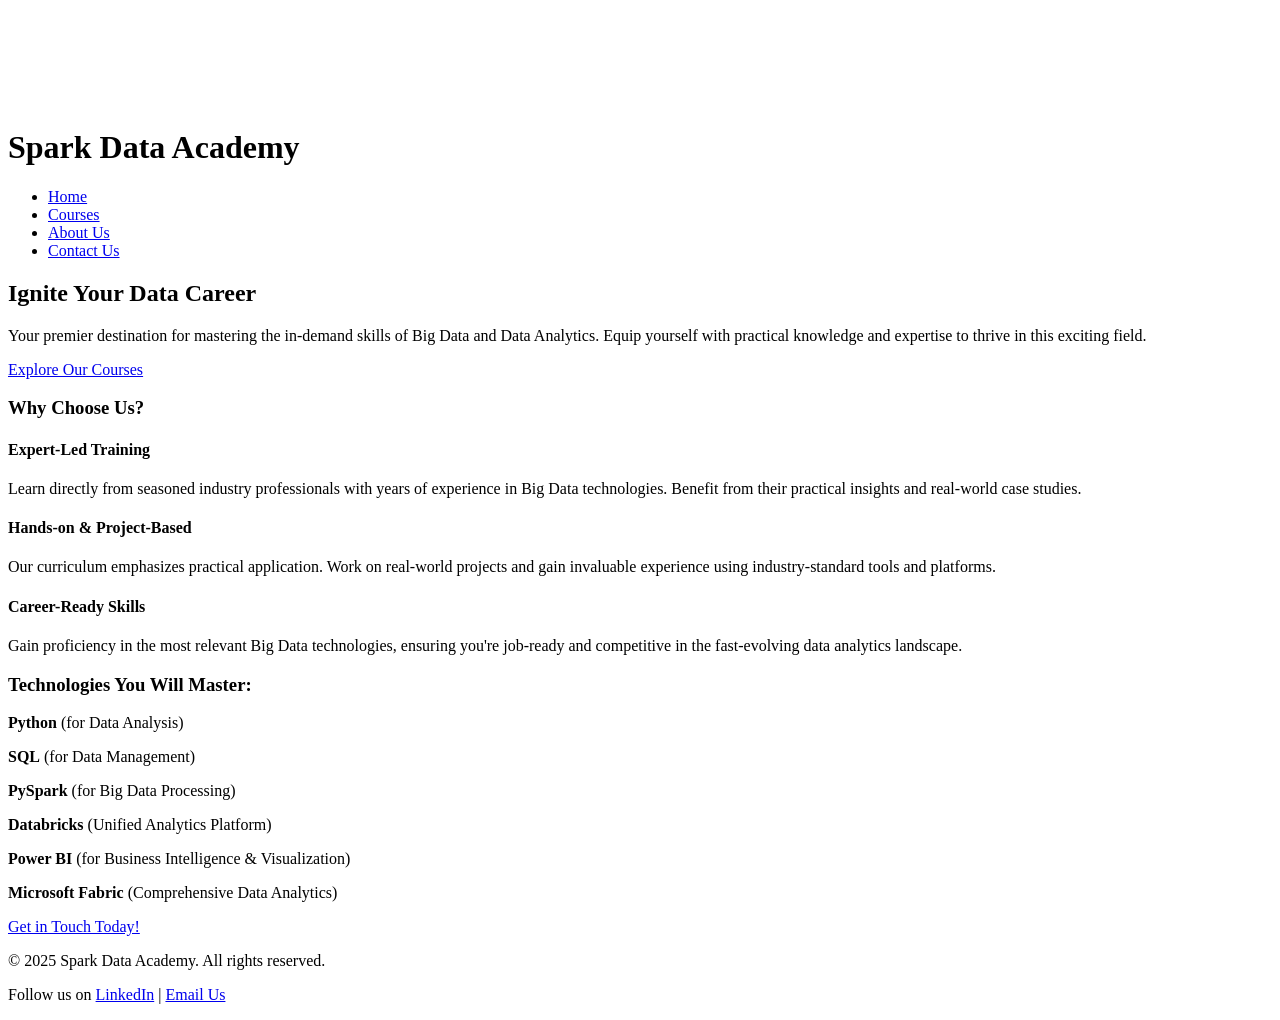
==== index.html @ 11659c35 "Update index.html" ====
<!DOCTYPE html>
<html lang="en">
<head>
    <meta charset="UTF-8">
    <meta name="viewport" content="width=device-width, initial-scale=1.0">
    <title>Spark Data Academy - Ignite Your Data Career</title>
    <link rel="stylesheet" href="style.css">
    <link href="https://fonts.googleapis.com/css2?family=Montserrat:wght@400;700&family=Open+Sans:wght@400;600&display=swap" rel="stylesheet">
    <style>
        /* Embed the custom logo for the page header */
        .header-logo {
            content: url('logo.png'); /* REPLACE THIS WITH YOUR LOGO URL */
            height: 100px; /* Adjust as needed */
            width: 100px; /* auto; */
            vertical-align: middle;
            margin-right: 15px;
        }
    </style>
</head>
<body>
    <header>
        <div class="container">
            <span class="header-logo"></span>
            <h1>Spark Data Academy</h1>
            <nav>
                <ul>
                    <li><a href="index.html">Home</a></li>
                    <li><a href="courses.html">Courses</a></li>
                    <li><a href="about.html">About Us</a></li>
                    <li><a href="contact.html">Contact Us</a></li>
                </ul>
            </nav>
        </div>
    </header>

    <section id="hero">
        <div class="container">
            <h2>Ignite Your Data Career</h2>
            <p>Your premier destination for mastering the in-demand skills of Big Data and Data Analytics. Equip yourself with practical knowledge and expertise to thrive in this exciting field.</p>
            <a href="courses.html" class="button">Explore Our Courses</a>
        </div>
    </section>

    <section id="why-choose-us" class="dark-bg">
        <div class="container">
            <h3>Why Choose Us?</h3>
            <div class="features-grid">
                <div class="feature-item">
                    <h4>Expert-Led Training</h4>
                    <p>Learn directly from seasoned industry professionals with years of experience in Big Data technologies. Benefit from their practical insights and real-world case studies.</p>
                </div>
                <div class="feature-item">
                    <h4>Hands-on & Project-Based</h4>
                    <p>Our curriculum emphasizes practical application. Work on real-world projects and gain invaluable experience using industry-standard tools and platforms.</p>
                </div>
                <div class="feature-item">
                    <h4>Career-Ready Skills</h4>
                    <p>Gain proficiency in the most relevant Big Data technologies, ensuring you're job-ready and competitive in the fast-evolving data analytics landscape.</p>
                </div>
            </div>
        </div>
    </section>

    <section id="technologies">
        <div class="container">
            <h3>Technologies You Will Master:</h3>
            <div class="tech-list">
                <p><strong>Python</strong> (for Data Analysis)</p>
                <p><strong>SQL</strong> (for Data Management)</p>
                <p><strong>PySpark</strong> (for Big Data Processing)</p>
                <p><strong>Databricks</strong> (Unified Analytics Platform)</p>
                <p><strong>Power BI</strong> (for Business Intelligence & Visualization)</p>
                <p><strong>Microsoft Fabric</strong> (Comprehensive Data Analytics)</p>
            </div>
            <a href="contact.html" class="button secondary">Get in Touch Today!</a>
        </div>
    </section>

    <footer>
        <div class="container">
            <p>&copy; 2025 Spark Data Academy. All rights reserved.</p>
            <p>Follow us on <a href="https://www.linkedin.com/company/sparkbigdataacademy" target="_blank">LinkedIn</a> | <a href="mailto:sparkbigdataacademy@gmail.com">Email Us</a></p>
        </div>
    </footer>
</body>
</html>
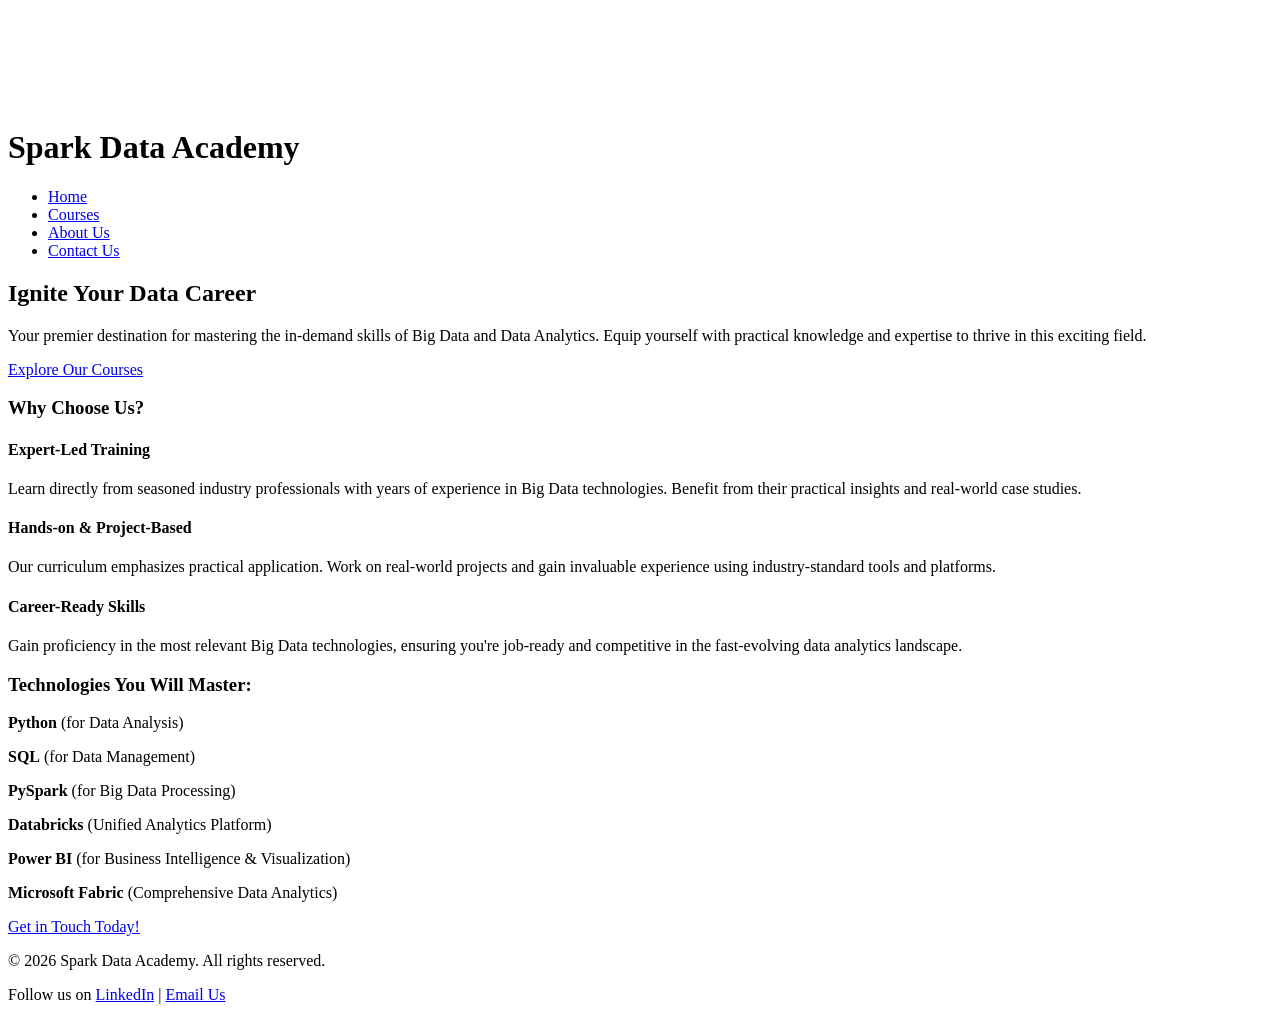
==== commit b31a158c: "Update index.html" ====
--- a/index.html
+++ b/index.html
@@ -78,7 +78,7 @@
 
     <footer>
         <div class="container">
-            <p>&copy; 2025 Spark Data Academy. All rights reserved.</p>
+            <p>&copy; 2026 Spark Data Academy. All rights reserved.</p>
             <p>Follow us on <a href="https://www.linkedin.com/company/sparkbigdataacademy" target="_blank">LinkedIn</a> | <a href="mailto:sparkbigdataacademy@gmail.com">Email Us</a></p>
         </div>
     </footer>
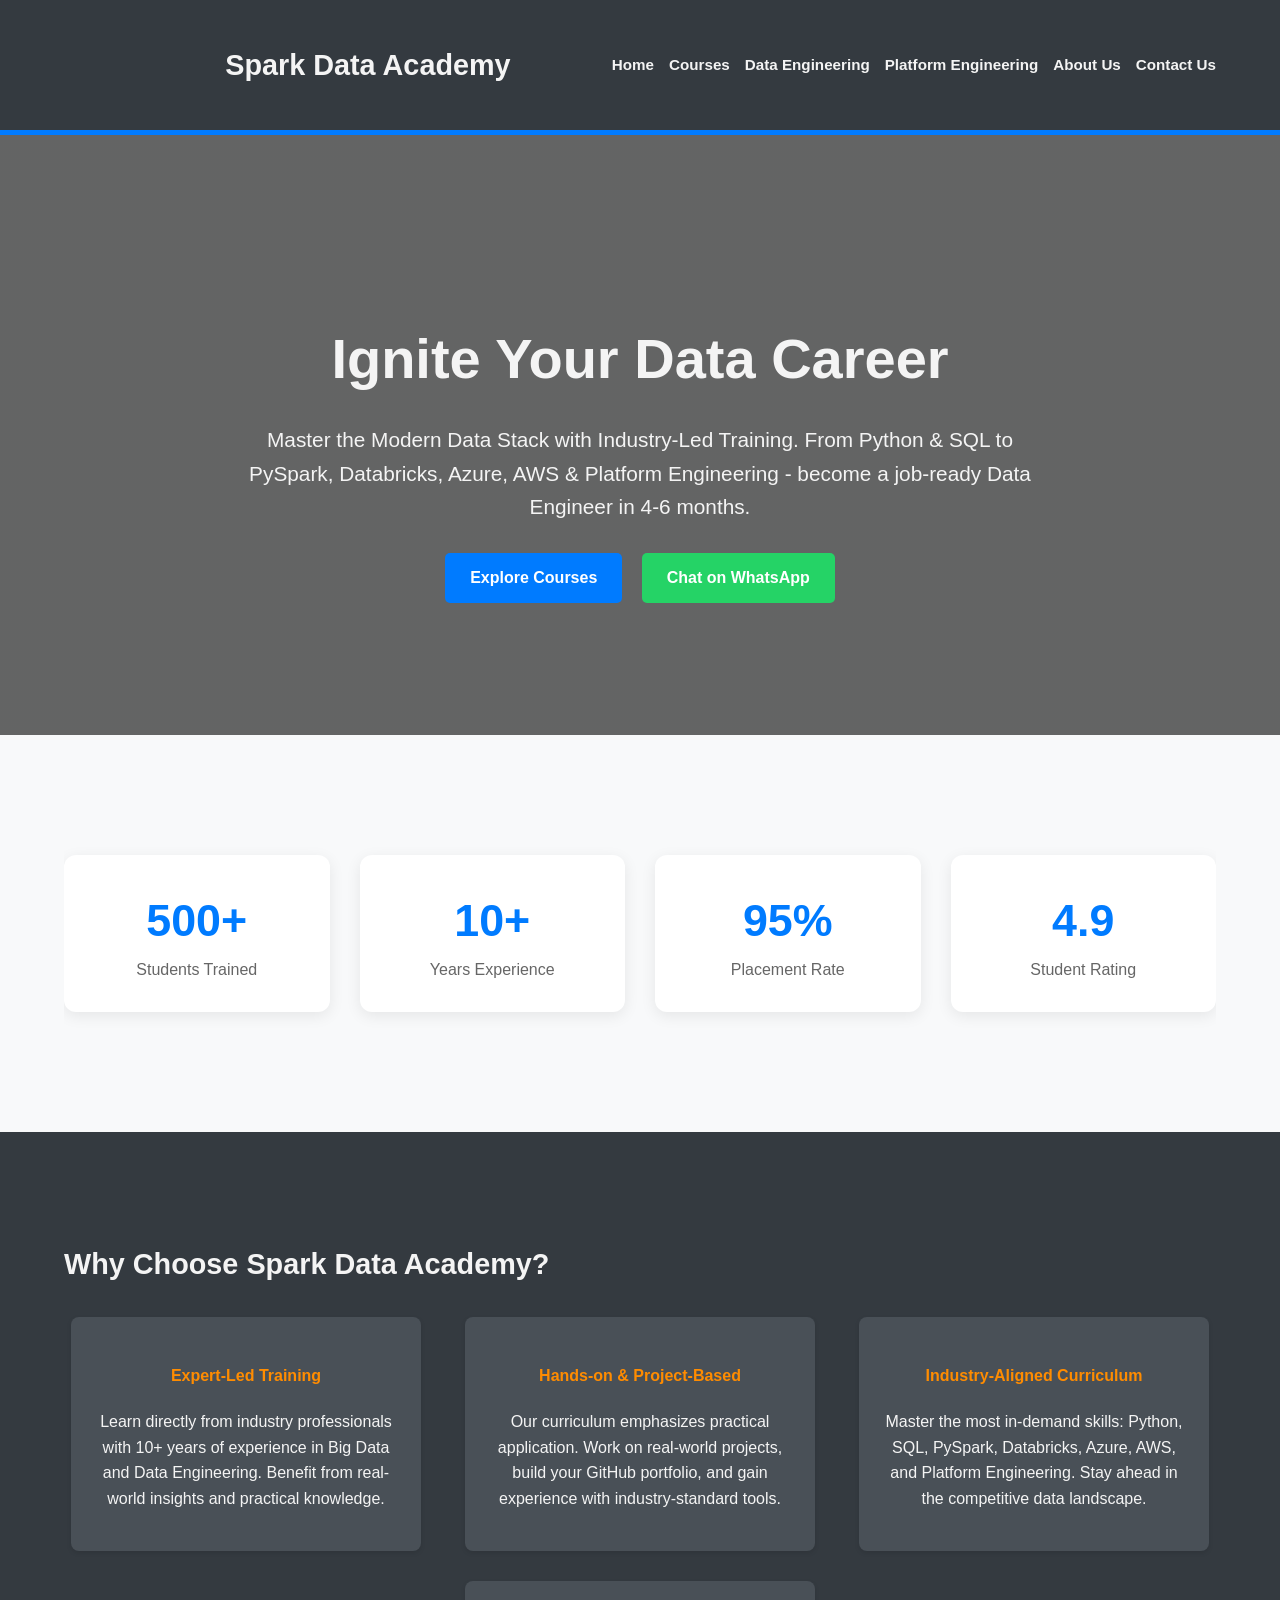
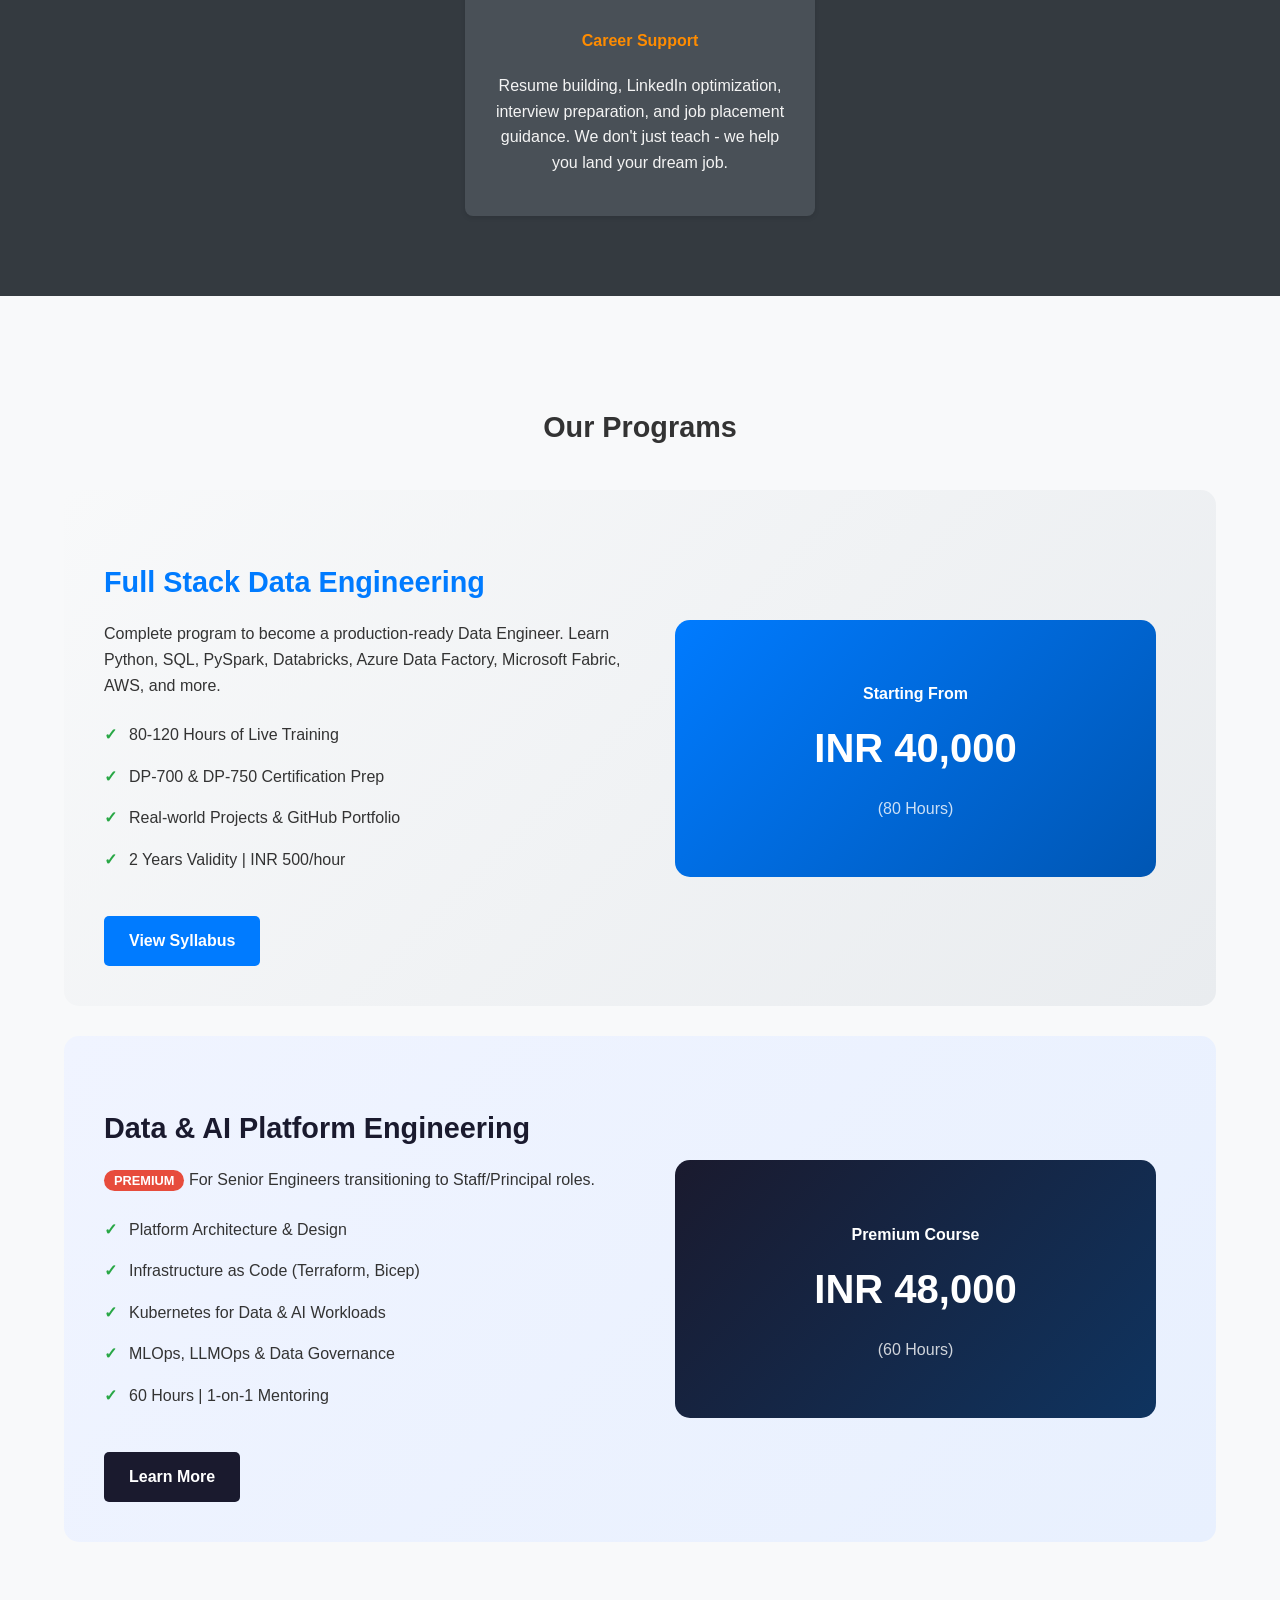
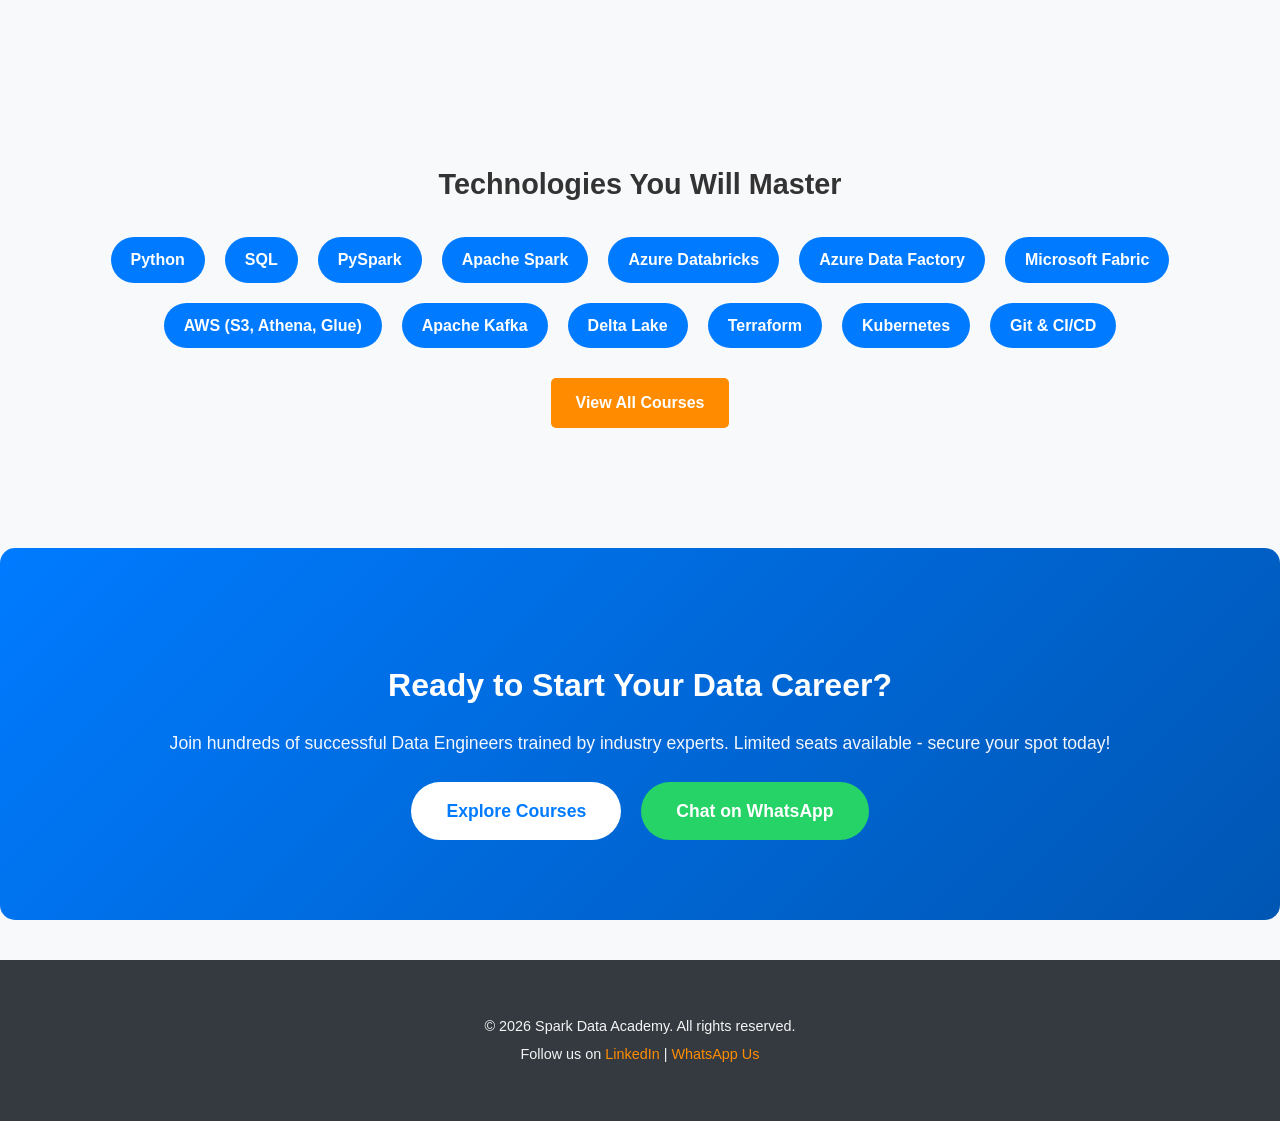
==== commit d1db5cce: "Updated syllabus and academy information" ====
--- a/index.html
+++ b/index.html
@@ -7,13 +7,117 @@
     <link rel="stylesheet" href="style.css">
     <link href="https://fonts.googleapis.com/css2?family=Montserrat:wght@400;700&family=Open+Sans:wght@400;600&display=swap" rel="stylesheet">
     <style>
-        /* Embed the custom logo for the page header */
         .header-logo {
-            content: url('logo.png'); /* REPLACE THIS WITH YOUR LOGO URL */
-            height: 100px; /* Adjust as needed */
-            width: 100px; /* auto; */
+            content: url('https://github.com/sparkdataacademy/sparkdataacademy.github.io/blob/e633ca1f9856132169ed6efd77cc8ddea6101597/logo.png?raw=true'); 
+            height: 60px; 
+            width: auto;
             vertical-align: middle;
             margin-right: 15px;
+        }
+        .stats-grid {
+            display: grid;
+            grid-template-columns: repeat(auto-fit, minmax(200px, 1fr));
+            gap: 30px;
+            margin: 40px 0;
+        }
+        .stat-item {
+            text-align: center;
+            padding: 30px 20px;
+            background: white;
+            border-radius: 12px;
+            box-shadow: 0 4px 15px rgba(0, 0, 0, 0.08);
+        }
+        .stat-number {
+            font-size: 2.8em;
+            font-weight: bold;
+            color: var(--primary-color);
+            display: block;
+        }
+        .stat-label {
+            color: #666;
+            font-size: 1em;
+            margin-top: 5px;
+        }
+        .course-highlight {
+            background: linear-gradient(135deg, #f8f9fa, #e9ecef);
+            padding: 40px;
+            border-radius: 15px;
+            margin: 30px 0;
+            display: grid;
+            grid-template-columns: 1fr 1fr;
+            gap: 30px;
+            align-items: center;
+        }
+        .course-highlight-content h3 {
+            color: var(--primary-color);
+            margin-bottom: 15px;
+        }
+        .course-highlight-features {
+            list-style: none;
+            padding: 0;
+        }
+        .course-highlight-features li {
+            padding: 8px 0;
+            padding-left: 25px;
+            position: relative;
+        }
+        .course-highlight-features li:before {
+            content: "\2713";
+            color: #28a745;
+            position: absolute;
+            left: 0;
+            font-weight: bold;
+        }
+        .cta-section {
+            background: linear-gradient(135deg, var(--primary-color), #0056b3);
+            color: white;
+            padding: 60px 30px;
+            border-radius: 15px;
+            text-align: center;
+            margin: 40px 0;
+        }
+        .cta-section h3 {
+            color: white;
+            font-size: 2em;
+            margin-bottom: 15px;
+        }
+        .cta-section p {
+            font-size: 1.1em;
+            margin-bottom: 25px;
+            opacity: 0.95;
+        }
+        .cta-buttons {
+            display: flex;
+            justify-content: center;
+            gap: 20px;
+            flex-wrap: wrap;
+        }
+        .cta-btn {
+            display: inline-block;
+            padding: 15px 35px;
+            text-decoration: none;
+            border-radius: 50px;
+            font-weight: bold;
+            font-size: 1.1em;
+            transition: all 0.3s ease;
+        }
+        .cta-btn-primary {
+            background: white;
+            color: var(--primary-color);
+        }
+        .cta-btn-secondary {
+            background: #25D366;
+            color: white;
+        }
+        .cta-btn:hover {
+            transform: translateY(-3px);
+            box-shadow: 0 5px 20px rgba(0, 0, 0, 0.2);
+            text-decoration: none;
+        }
+        @media (max-width: 768px) {
+            .course-highlight {
+                grid-template-columns: 1fr;
+            }
         }
     </style>
 </head>
@@ -26,6 +130,8 @@
                 <ul>
                     <li><a href="index.html">Home</a></li>
                     <li><a href="courses.html">Courses</a></li>
+                    <li><a href="full-stack-data-engineering-syllabus.html">Data Engineering</a></li>
+                    <li><a href="data-ai-platform-engineering.html">Platform Engineering</a></li>
                     <li><a href="about.html">About Us</a></li>
                     <li><a href="contact.html">Contact Us</a></li>
                 </ul>
@@ -36,26 +142,105 @@
     <section id="hero">
         <div class="container">
             <h2>Ignite Your Data Career</h2>
-            <p>Your premier destination for mastering the in-demand skills of Big Data and Data Analytics. Equip yourself with practical knowledge and expertise to thrive in this exciting field.</p>
-            <a href="courses.html" class="button">Explore Our Courses</a>
+            <p>Master the Modern Data Stack with Industry-Led Training. From Python & SQL to PySpark, Databricks, Azure, AWS & Platform Engineering - become a job-ready Data Engineer in 4-6 months.</p>
+            <div style="margin-top: 30px;">
+                <a href="courses.html" class="button" style="margin-right: 15px;">Explore Courses</a>
+                <a href="https://wa.me/919030456094?text=Hi%20Spark%20Data%20Academy!%20I%27m%20interested%20in%20your%20courses." class="button" style="background: #25D366;" target="_blank">Chat on WhatsApp</a>
+            </div>
+        </div>
+    </section>
+
+    <section id="stats" class="light-bg">
+        <div class="container">
+            <div class="stats-grid">
+                <div class="stat-item">
+                    <span class="stat-number">500+</span>
+                    <span class="stat-label">Students Trained</span>
+                </div>
+                <div class="stat-item">
+                    <span class="stat-number">10+</span>
+                    <span class="stat-label">Years Experience</span>
+                </div>
+                <div class="stat-item">
+                    <span class="stat-number">95%</span>
+                    <span class="stat-label">Placement Rate</span>
+                </div>
+                <div class="stat-item">
+                    <span class="stat-number">4.9</span>
+                    <span class="stat-label">Student Rating</span>
+                </div>
+            </div>
         </div>
     </section>
 
     <section id="why-choose-us" class="dark-bg">
         <div class="container">
-            <h3>Why Choose Us?</h3>
+            <h3>Why Choose Spark Data Academy?</h3>
             <div class="features-grid">
                 <div class="feature-item">
                     <h4>Expert-Led Training</h4>
-                    <p>Learn directly from seasoned industry professionals with years of experience in Big Data technologies. Benefit from their practical insights and real-world case studies.</p>
+                    <p>Learn directly from industry professionals with 10+ years of experience in Big Data and Data Engineering. Benefit from real-world insights and practical knowledge.</p>
                 </div>
                 <div class="feature-item">
                     <h4>Hands-on & Project-Based</h4>
-                    <p>Our curriculum emphasizes practical application. Work on real-world projects and gain invaluable experience using industry-standard tools and platforms.</p>
-                </div>
-                <div class="feature-item">
-                    <h4>Career-Ready Skills</h4>
-                    <p>Gain proficiency in the most relevant Big Data technologies, ensuring you're job-ready and competitive in the fast-evolving data analytics landscape.</p>
+                    <p>Our curriculum emphasizes practical application. Work on real-world projects, build your GitHub portfolio, and gain experience with industry-standard tools.</p>
+                </div>
+                <div class="feature-item">
+                    <h4>Industry-Aligned Curriculum</h4>
+                    <p>Master the most in-demand skills: Python, SQL, PySpark, Databricks, Azure, AWS, and Platform Engineering. Stay ahead in the competitive data landscape.</p>
+                </div>
+                <div class="feature-item">
+                    <h4>Career Support</h4>
+                    <p>Resume building, LinkedIn optimization, interview preparation, and job placement guidance. We don't just teach - we help you land your dream job.</p>
+                </div>
+            </div>
+        </div>
+    </section>
+
+    <section id="courses-overview">
+        <div class="container">
+            <h3 style="text-align: center; margin-bottom: 40px;">Our Programs</h3>
+            
+            <div class="course-highlight">
+                <div class="course-highlight-content">
+                    <h3>Full Stack Data Engineering</h3>
+                    <p>Complete program to become a production-ready Data Engineer. Learn Python, SQL, PySpark, Databricks, Azure Data Factory, Microsoft Fabric, AWS, and more.</p>
+                    <ul class="course-highlight-features">
+                        <li>80-120 Hours of Live Training</li>
+                        <li>DP-700 & DP-750 Certification Prep</li>
+                        <li>Real-world Projects & GitHub Portfolio</li>
+                        <li>2 Years Validity | INR 500/hour</li>
+                    </ul>
+                    <a href="full-stack-data-engineering-syllabus.html" class="button" style="margin-top: 20px;">View Syllabus</a>
+                </div>
+                <div style="text-align: center; padding: 20px;">
+                    <div style="background: linear-gradient(135deg, #007bff, #0056b3); color: white; padding: 40px; border-radius: 15px;">
+                        <h4 style="color: white; margin-bottom: 10px;">Starting From</h4>
+                        <p style="font-size: 2.5em; font-weight: bold; color: white; margin: 0;">INR 40,000</p>
+                        <p style="color: rgba(255,255,255,0.8);">(80 Hours)</p>
+                    </div>
+                </div>
+            </div>
+
+            <div class="course-highlight" style="background: linear-gradient(135deg, #f0f4ff, #e8f0fe);">
+                <div class="course-highlight-content">
+                    <h3 style="color: #1a1a2e;">Data & AI Platform Engineering</h3>
+                    <p><span style="background: #e74c3c; color: white; padding: 3px 10px; border-radius: 15px; font-size: 0.8em; font-weight: bold;">PREMIUM</span> For Senior Engineers transitioning to Staff/Principal roles.</p>
+                    <ul class="course-highlight-features">
+                        <li>Platform Architecture & Design</li>
+                        <li>Infrastructure as Code (Terraform, Bicep)</li>
+                        <li>Kubernetes for Data & AI Workloads</li>
+                        <li>MLOps, LLMOps & Data Governance</li>
+                        <li>60 Hours | 1-on-1 Mentoring</li>
+                    </ul>
+                    <a href="data-ai-platform-engineering.html" class="button" style="background: #1a1a2e; margin-top: 20px;">Learn More</a>
+                </div>
+                <div style="text-align: center; padding: 20px;">
+                    <div style="background: linear-gradient(135deg, #1a1a2e, #0f3460); color: white; padding: 40px; border-radius: 15px;">
+                        <h4 style="color: white; margin-bottom: 10px;">Premium Course</h4>
+                        <p style="font-size: 2.5em; font-weight: bold; color: white; margin: 0;">INR 48,000</p>
+                        <p style="color: rgba(255,255,255,0.8);">(60 Hours)</p>
+                    </div>
                 </div>
             </div>
         </div>
@@ -63,24 +248,44 @@
 
     <section id="technologies">
         <div class="container">
-            <h3>Technologies You Will Master:</h3>
+            <h3 style="text-align: center; margin-bottom: 30px;">Technologies You Will Master</h3>
             <div class="tech-list">
-                <p><strong>Python</strong> (for Data Analysis)</p>
-                <p><strong>SQL</strong> (for Data Management)</p>
-                <p><strong>PySpark</strong> (for Big Data Processing)</p>
-                <p><strong>Databricks</strong> (Unified Analytics Platform)</p>
-                <p><strong>Power BI</strong> (for Business Intelligence & Visualization)</p>
-                <p><strong>Microsoft Fabric</strong> (Comprehensive Data Analytics)</p>
-            </div>
-            <a href="contact.html" class="button secondary">Get in Touch Today!</a>
+                <p><strong>Python</strong></p>
+                <p><strong>SQL</strong></p>
+                <p><strong>PySpark</strong></p>
+                <p><strong>Apache Spark</strong></p>
+                <p><strong>Azure Databricks</strong></p>
+                <p><strong>Azure Data Factory</strong></p>
+                <p><strong>Microsoft Fabric</strong></p>
+                <p><strong>AWS (S3, Athena, Glue)</strong></p>
+                <p><strong>Apache Kafka</strong></p>
+                <p><strong>Delta Lake</strong></p>
+                <p><strong>Terraform</strong></p>
+                <p><strong>Kubernetes</strong></p>
+                <p><strong>Git & CI/CD</strong></p>
+            </div>
+            <div style="text-align: center; margin-top: 30px;">
+                <a href="courses.html" class="button secondary">View All Courses</a>
+            </div>
+        </div>
+    </section>
+
+    <section class="cta-section">
+        <div class="container">
+            <h3>Ready to Start Your Data Career?</h3>
+            <p>Join hundreds of successful Data Engineers trained by industry experts. Limited seats available - secure your spot today!</p>
+            <div class="cta-buttons">
+                <a href="courses.html" class="cta-btn cta-btn-primary">Explore Courses</a>
+                <a href="https://wa.me/919030456094?text=Hi%20Spark%20Data%20Academy!%20I%27d%20like%20to%20know%20more%20about%20your%20courses." class="cta-btn cta-btn-secondary" target="_blank">Chat on WhatsApp</a>
+            </div>
         </div>
     </section>
 
     <footer>
         <div class="container">
             <p>&copy; 2026 Spark Data Academy. All rights reserved.</p>
-            <p>Follow us on <a href="https://www.linkedin.com/company/sparkbigdataacademy" target="_blank">LinkedIn</a> | <a href="mailto:sparkbigdataacademy@gmail.com">Email Us</a></p>
+            <p>Follow us on <a href="https://www.linkedin.com/company/sparkbigdataacademy" target="_blank">LinkedIn</a> | <a href="https://wa.me/919030456094" target="_blank">WhatsApp Us</a></p>
         </div>
     </footer>
 </body>
-</html>
+</html>
--- a/style.css
+++ b/style.css
@@ -0,0 +1,301 @@
+/* Basic Reset & Base Styles */
+:root {
+    --primary-color: #007bff; /* A nice blue, adjust to your brand blue */
+    --secondary-color: #ff8c00; /* A vibrant orange, adjust to your brand orange */
+    --accent-color: #ff6347; /* A more reddish orange, for highlights */
+    --dark-text: #333;
+    --light-text: #f4f4f4;
+    --light-bg: #f8f9fa;
+    --dark-bg: #343a40;
+    --gray-light: #e9ecef;
+}
+
+body {
+    font-family: 'Open Sans', sans-serif;
+    margin: 0;
+    padding: 0;
+    line-height: 1.6;
+    color: var(--dark-text);
+    background-color: var(--light-bg);
+}
+
+.container {
+    width: 90%;
+    max-width: 1200px;
+    margin: auto;
+    overflow: hidden; /* Clear floats */
+    padding: 20px 0;
+}
+
+h1, h2, h3, h4, h5, h6 {
+    font-family: 'Montserrat', sans-serif;
+    color: var(--dark-text);
+    margin-bottom: 20px;
+}
+
+h1 { font-size: 2.8em; text-align: center; }
+h2 { font-size: 2.2em; text-align: center; }
+h3 { font-size: 1.8em; margin-bottom: 15px; }
+
+p {
+    margin-bottom: 15px;
+}
+
+a {
+    color: var(--primary-color);
+    text-decoration: none;
+}
+
+a:hover {
+    text-decoration: underline;
+}
+
+/* Header */
+header {
+    background: var(--dark-bg);
+    color: var(--light-text);
+    padding: 15px 0;
+    border-bottom: 5px solid var(--primary-color);
+}
+
+header .container {
+    display: flex;
+    justify-content: space-between;
+    align-items: center;
+    flex-wrap: wrap; /* Allows wrapping on smaller screens */
+}
+
+header h1 {
+    color: var(--light-text);
+    margin: 0;
+    font-size: 1.8em;
+    text-align: left; /* Override general h1 center */
+}
+
+header nav ul {
+    list-style: none;
+    margin: 0;
+    padding: 0;
+    display: flex;
+    flex-wrap: wrap; /* Allows wrapping on smaller screens */
+}
+
+header nav ul li {
+    margin-left: 15px;
+}
+
+header nav ul li a {
+    color: var(--light-text);
+    text-decoration: none;
+    font-weight: 600;
+    font-size: 0.95em;
+    transition: color 0.3s ease;
+}
+
+header nav ul li a:hover {
+    color: var(--secondary-color);
+    text-decoration: none; /* Remove underline on hover for nav */
+}
+
+/* Hero Section */
+#hero {
+    background: linear-gradient(rgba(0, 0, 0, 0.6), rgba(0, 0, 0, 0.6)), url('https://i.imgur.com/your-hero-background-image.jpg') no-repeat center center/cover; /* REPLACE WITH A SUITABLE BACKGROUND IMAGE URL */
+    color: var(--light-text);
+    text-align: center;
+    padding: 100px 0;
+    height: 400px; /* Fixed height for hero section */
+    display: flex;
+    align-items: center;
+    justify-content: center;
+}
+
+#hero h2 {
+    color: var(--light-text);
+    font-size: 3.5em;
+    margin-bottom: 20px;
+}
+
+#hero p {
+    font-size: 1.3em;
+    max-width: 800px;
+    margin: 0 auto 30px;
+}
+
+/* Buttons */
+.button {
+    display: inline-block;
+    background: var(--primary-color);
+    color: #fff;
+    padding: 12px 25px;
+    text-decoration: none;
+    border-radius: 5px;
+    font-weight: 600;
+    transition: background 0.3s ease;
+}
+
+.button:hover {
+    background: var(--accent-color);
+    text-decoration: none;
+}
+
+.button.secondary {
+    background: var(--secondary-color);
+}
+
+.button.secondary:hover {
+    background: var(--primary-color);
+}
+
+/* Sections */
+section {
+    padding: 60px 0;
+}
+
+.light-bg {
+    background-color: var(--light-bg);
+}
+
+.dark-bg {
+    background-color: var(--dark-bg);
+    color: var(--light-text);
+}
+
+.dark-bg h3, .dark-bg h4 {
+    color: var(--light-text);
+}
+
+/* Features Grid (for Why Choose Us) */
+.features-grid {
+    display: flex;
+    justify-content: space-around;
+    flex-wrap: wrap; /* Allows wrapping on smaller screens */
+    gap: 30px;
+    margin-top: 30px;
+}
+
+.feature-item {
+    background: #fff;
+    padding: 25px;
+    border-radius: 8px;
+    box-shadow: 0 2px 5px rgba(0,0,0,0.1);
+    text-align: center;
+    max-width: 300px;
+    flex: 1; /* Allows items to grow */
+    min-width: 280px; /* Minimum width before wrapping */
+}
+
+.dark-bg .feature-item {
+    background: #495057; /* Darker background for items in dark section */
+    color: var(--light-text);
+}
+
+.dark-bg .feature-item h4 {
+    color: var(--secondary-color); /* Highlight headings in dark section */
+}
+
+/* Technologies List */
+.tech-list {
+    display: flex;
+    flex-wrap: wrap;
+    justify-content: center;
+    gap: 20px;
+    margin-top: 30px;
+}
+
+.tech-list p {
+    background: var(--primary-color);
+    color: #fff;
+    padding: 10px 20px;
+    border-radius: 25px;
+    font-weight: 600;
+    text-align: center;
+    margin: 0; /* Remove default paragraph margin */
+}
+
+/* Course Item on Courses page */
+.course-item {
+    background-color: #fff;
+    padding: 30px;
+    margin-bottom: 30px;
+    border-radius: 8px;
+    box-shadow: 0 4px 8px rgba(0, 0, 0, 0.1);
+}
+
+.course-item h3 {
+    color: var(--primary-color);
+    margin-top: 0;
+}
+
+.course-item ul {
+    list-style: none;
+    padding: 0;
+    margin-top: 15px;
+}
+
+.course-item ul li {
+    margin-bottom: 8px;
+    font-size: 0.95em;
+}
+
+.course-item .button {
+    margin-top: 20px;
+}
+
+/* Text alignment helpers */
+.text-center {
+    text-align: center;
+}
+
+/* Footer */
+footer {
+    background: var(--dark-bg);
+    color: var(--light-text);
+    text-align: center;
+    padding: 30px 0;
+    font-size: 0.9em;
+}
+
+footer p {
+    margin: 5px 0;
+}
+
+footer a {
+    color: var(--secondary-color);
+}
+
+footer a:hover {
+    color: var(--primary-color);
+}
+
+/* Responsive adjustments */
+@media (max-width: 768px) {
+    header .container {
+        flex-direction: column;
+        text-align: center;
+    }
+    header nav ul {
+        margin-top: 15px;
+        justify-content: center;
+    }
+    header nav ul li {
+        margin: 0 10px;
+    }
+    #hero h2 {
+        font-size: 2.5em;
+    }
+    .features-grid {
+        flex-direction: column;
+        align-items: center;
+    }
+    .feature-item, .tech-list p {
+        width: 100%;
+        max-width: 350px; /* Constrain width on small screens */
+    }
+    .founder-section {
+        flex-direction: column;
+        text-align: center;
+    }
+    .founder-img {
+        margin-bottom: 20px;
+    }
+}
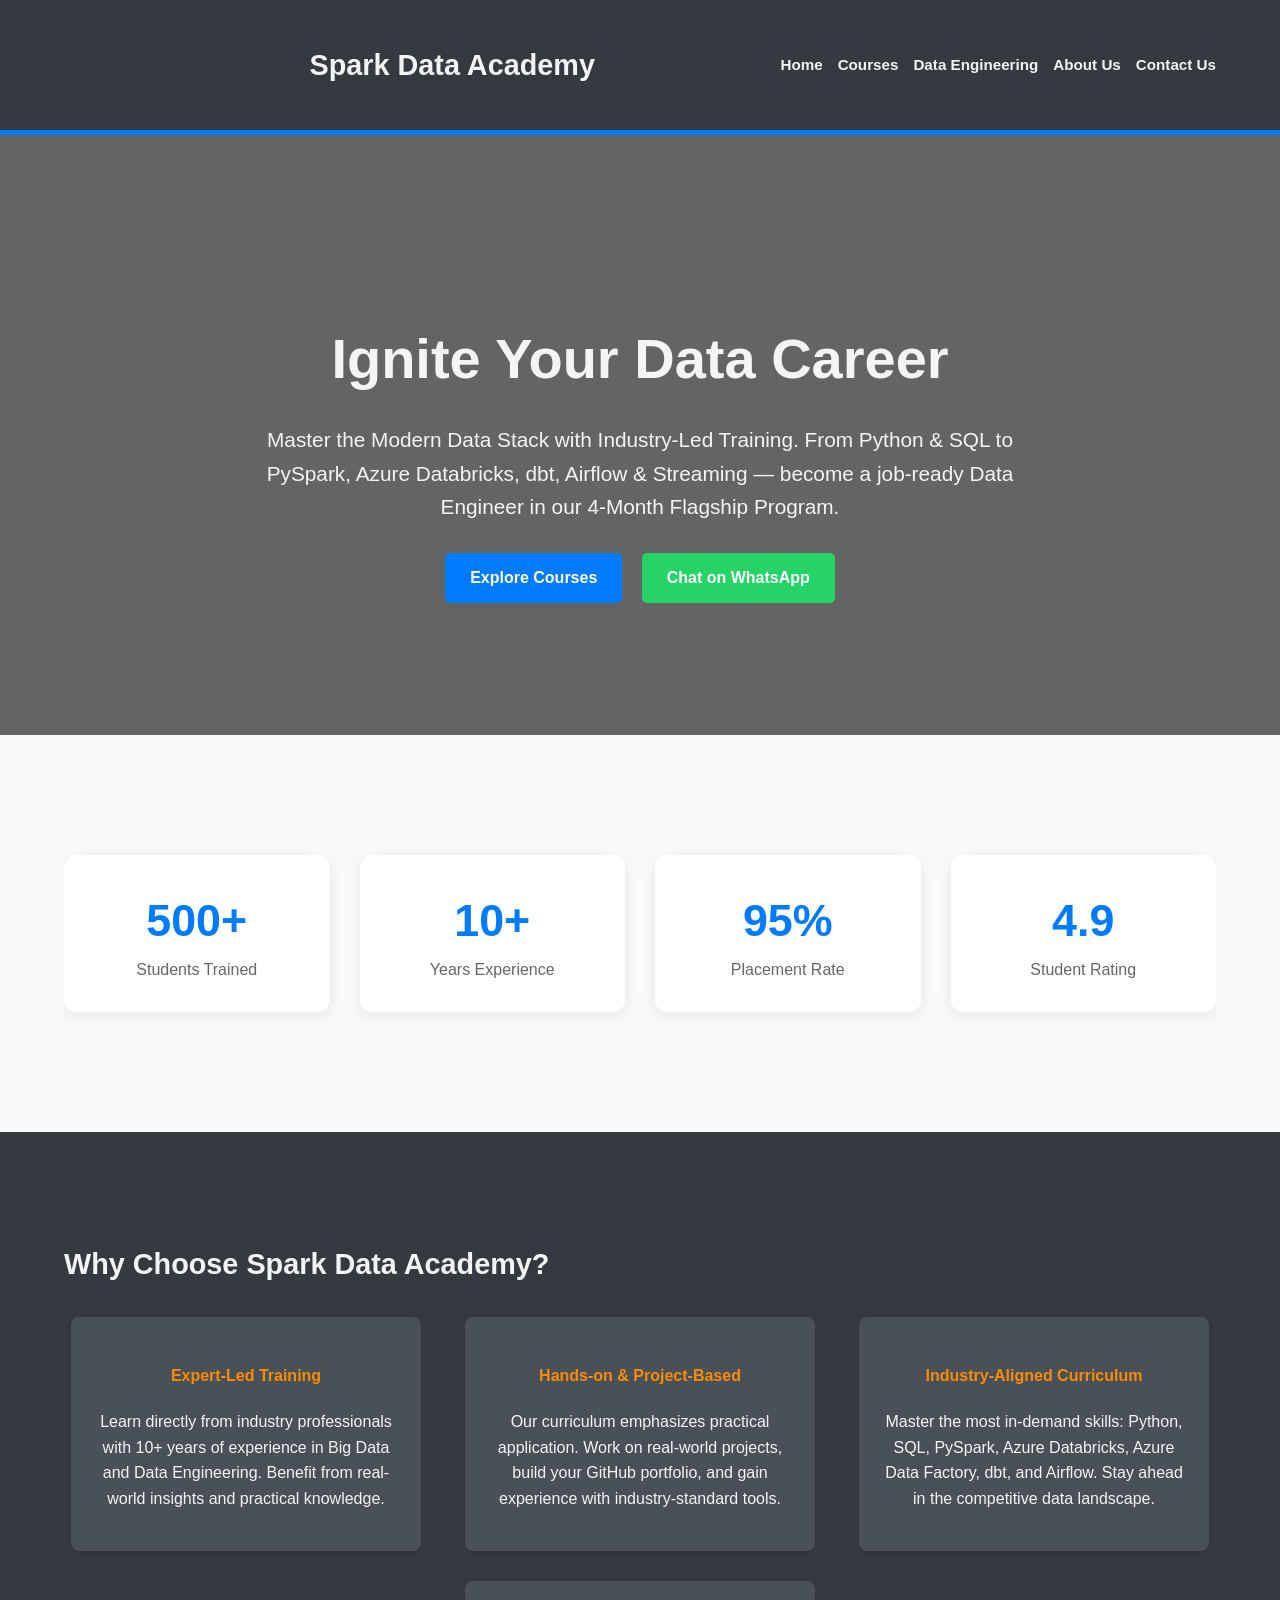
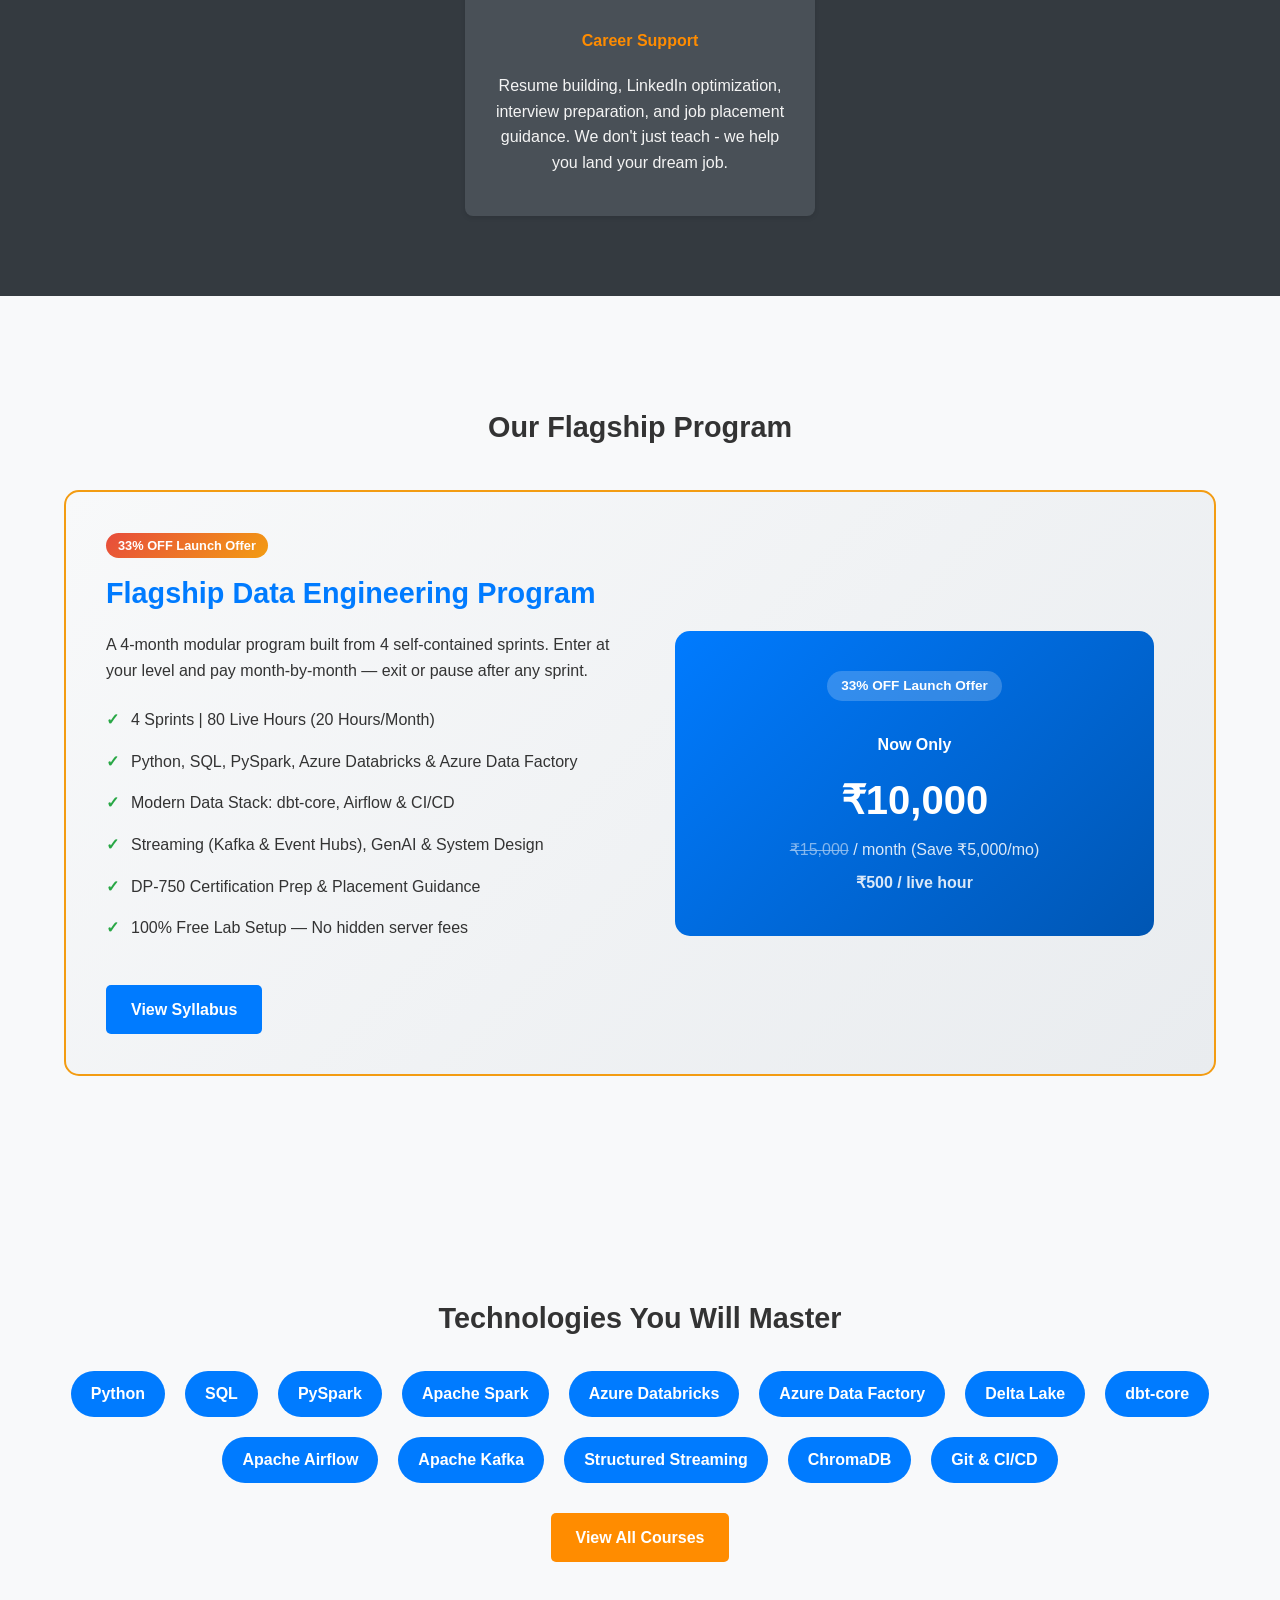
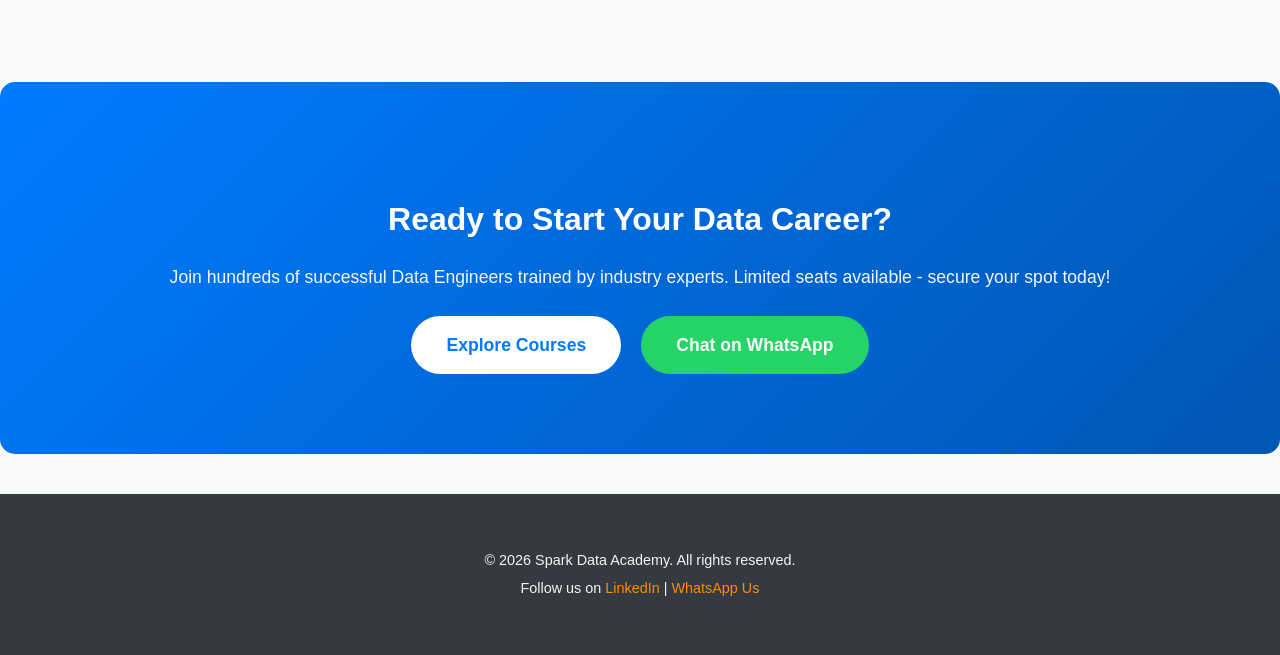
==== commit c61cc4ce: "updated flagship program" ====
--- a/index.html
+++ b/index.html
@@ -131,7 +131,6 @@
                     <li><a href="index.html">Home</a></li>
                     <li><a href="courses.html">Courses</a></li>
                     <li><a href="full-stack-data-engineering-syllabus.html">Data Engineering</a></li>
-                    <li><a href="data-ai-platform-engineering.html">Platform Engineering</a></li>
                     <li><a href="about.html">About Us</a></li>
                     <li><a href="contact.html">Contact Us</a></li>
                 </ul>
@@ -142,7 +141,7 @@
     <section id="hero">
         <div class="container">
             <h2>Ignite Your Data Career</h2>
-            <p>Master the Modern Data Stack with Industry-Led Training. From Python & SQL to PySpark, Databricks, Azure, AWS & Platform Engineering - become a job-ready Data Engineer in 4-6 months.</p>
+            <p>Master the Modern Data Stack with Industry-Led Training. From Python & SQL to PySpark, Azure Databricks, dbt, Airflow & Streaming &mdash; become a job-ready Data Engineer in our 4-Month Flagship Program.</p>
             <div style="margin-top: 30px;">
                 <a href="courses.html" class="button" style="margin-right: 15px;">Explore Courses</a>
                 <a href="https://wa.me/919030456094?text=Hi%20Spark%20Data%20Academy!%20I%27m%20interested%20in%20your%20courses." class="button" style="background: #25D366;" target="_blank">Chat on WhatsApp</a>
@@ -187,7 +186,7 @@
                 </div>
                 <div class="feature-item">
                     <h4>Industry-Aligned Curriculum</h4>
-                    <p>Master the most in-demand skills: Python, SQL, PySpark, Databricks, Azure, AWS, and Platform Engineering. Stay ahead in the competitive data landscape.</p>
+                    <p>Master the most in-demand skills: Python, SQL, PySpark, Azure Databricks, Azure Data Factory, dbt, and Airflow. Stay ahead in the competitive data landscape.</p>
                 </div>
                 <div class="feature-item">
                     <h4>Career Support</h4>
@@ -199,47 +198,30 @@
 
     <section id="courses-overview">
         <div class="container">
-            <h3 style="text-align: center; margin-bottom: 40px;">Our Programs</h3>
-            
-            <div class="course-highlight">
+            <h3 style="text-align: center; margin-bottom: 40px;">Our Flagship Program</h3>
+
+            <div class="course-highlight" style="border: 2px solid #f39c12;">
                 <div class="course-highlight-content">
-                    <h3>Full Stack Data Engineering</h3>
-                    <p>Complete program to become a production-ready Data Engineer. Learn Python, SQL, PySpark, Databricks, Azure Data Factory, Microsoft Fabric, AWS, and more.</p>
+                    <span style="background: linear-gradient(135deg, #e74c3c, #f39c12); color: white; padding: 5px 12px; border-radius: 15px; font-size: 0.8em; font-weight: bold;">33% OFF Launch Offer</span>
+                    <h3 style="margin-top: 12px;">Flagship Data Engineering Program</h3>
+                    <p>A 4-month modular program built from 4 self-contained sprints. Enter at your level and pay month-by-month &mdash; exit or pause after any sprint.</p>
                     <ul class="course-highlight-features">
-                        <li>80-120 Hours of Live Training</li>
-                        <li>DP-700 & DP-750 Certification Prep</li>
-                        <li>Real-world Projects & GitHub Portfolio</li>
-                        <li>2 Years Validity | INR 500/hour</li>
+                        <li>4 Sprints | 80 Live Hours (20 Hours/Month)</li>
+                        <li>Python, SQL, PySpark, Azure Databricks &amp; Azure Data Factory</li>
+                        <li>Modern Data Stack: dbt-core, Airflow &amp; CI/CD</li>
+                        <li>Streaming (Kafka &amp; Event Hubs), GenAI &amp; System Design</li>
+                        <li>DP-750 Certification Prep &amp; Placement Guidance</li>
+                        <li>100% Free Lab Setup &mdash; No hidden server fees</li>
                     </ul>
                     <a href="full-stack-data-engineering-syllabus.html" class="button" style="margin-top: 20px;">View Syllabus</a>
                 </div>
                 <div style="text-align: center; padding: 20px;">
                     <div style="background: linear-gradient(135deg, #007bff, #0056b3); color: white; padding: 40px; border-radius: 15px;">
-                        <h4 style="color: white; margin-bottom: 10px;">Starting From</h4>
-                        <p style="font-size: 2.5em; font-weight: bold; color: white; margin: 0;">INR 40,000</p>
-                        <p style="color: rgba(255,255,255,0.8);">(80 Hours)</p>
-                    </div>
-                </div>
-            </div>
-
-            <div class="course-highlight" style="background: linear-gradient(135deg, #f0f4ff, #e8f0fe);">
-                <div class="course-highlight-content">
-                    <h3 style="color: #1a1a2e;">Data & AI Platform Engineering</h3>
-                    <p><span style="background: #e74c3c; color: white; padding: 3px 10px; border-radius: 15px; font-size: 0.8em; font-weight: bold;">PREMIUM</span> For Senior Engineers transitioning to Staff/Principal roles.</p>
-                    <ul class="course-highlight-features">
-                        <li>Platform Architecture & Design</li>
-                        <li>Infrastructure as Code (Terraform, Bicep)</li>
-                        <li>Kubernetes for Data & AI Workloads</li>
-                        <li>MLOps, LLMOps & Data Governance</li>
-                        <li>60 Hours | 1-on-1 Mentoring</li>
-                    </ul>
-                    <a href="data-ai-platform-engineering.html" class="button" style="background: #1a1a2e; margin-top: 20px;">Learn More</a>
-                </div>
-                <div style="text-align: center; padding: 20px;">
-                    <div style="background: linear-gradient(135deg, #1a1a2e, #0f3460); color: white; padding: 40px; border-radius: 15px;">
-                        <h4 style="color: white; margin-bottom: 10px;">Premium Course</h4>
-                        <p style="font-size: 2.5em; font-weight: bold; color: white; margin: 0;">INR 48,000</p>
-                        <p style="color: rgba(255,255,255,0.8);">(60 Hours)</p>
+                        <span style="display:inline-block; background: rgba(255,255,255,0.2); padding: 4px 14px; border-radius: 15px; font-weight: bold; font-size: 0.85em; margin-bottom: 10px;">33% OFF Launch Offer</span>
+                        <h4 style="color: white; margin-bottom: 10px;">Now Only</h4>
+                        <p style="font-size: 2.5em; font-weight: bold; color: white; margin: 0;">&#8377;10,000</p>
+                        <p style="color: rgba(255,255,255,0.85); margin: 5px 0 0;"><span style="text-decoration: line-through; opacity: 0.6;">&#8377;15,000</span> / month (Save &#8377;5,000/mo)</p>
+                        <p style="color: rgba(255,255,255,0.85); margin: 8px 0 0; font-weight: 600;">&#8377;500 / live hour</p>
                     </div>
                 </div>
             </div>
@@ -256,13 +238,13 @@
                 <p><strong>Apache Spark</strong></p>
                 <p><strong>Azure Databricks</strong></p>
                 <p><strong>Azure Data Factory</strong></p>
-                <p><strong>Microsoft Fabric</strong></p>
-                <p><strong>AWS (S3, Athena, Glue)</strong></p>
+                <p><strong>Delta Lake</strong></p>
+                <p><strong>dbt-core</strong></p>
+                <p><strong>Apache Airflow</strong></p>
                 <p><strong>Apache Kafka</strong></p>
-                <p><strong>Delta Lake</strong></p>
-                <p><strong>Terraform</strong></p>
-                <p><strong>Kubernetes</strong></p>
-                <p><strong>Git & CI/CD</strong></p>
+                <p><strong>Structured Streaming</strong></p>
+                <p><strong>ChromaDB</strong></p>
+                <p><strong>Git &amp; CI/CD</strong></p>
             </div>
             <div style="text-align: center; margin-top: 30px;">
                 <a href="courses.html" class="button secondary">View All Courses</a>
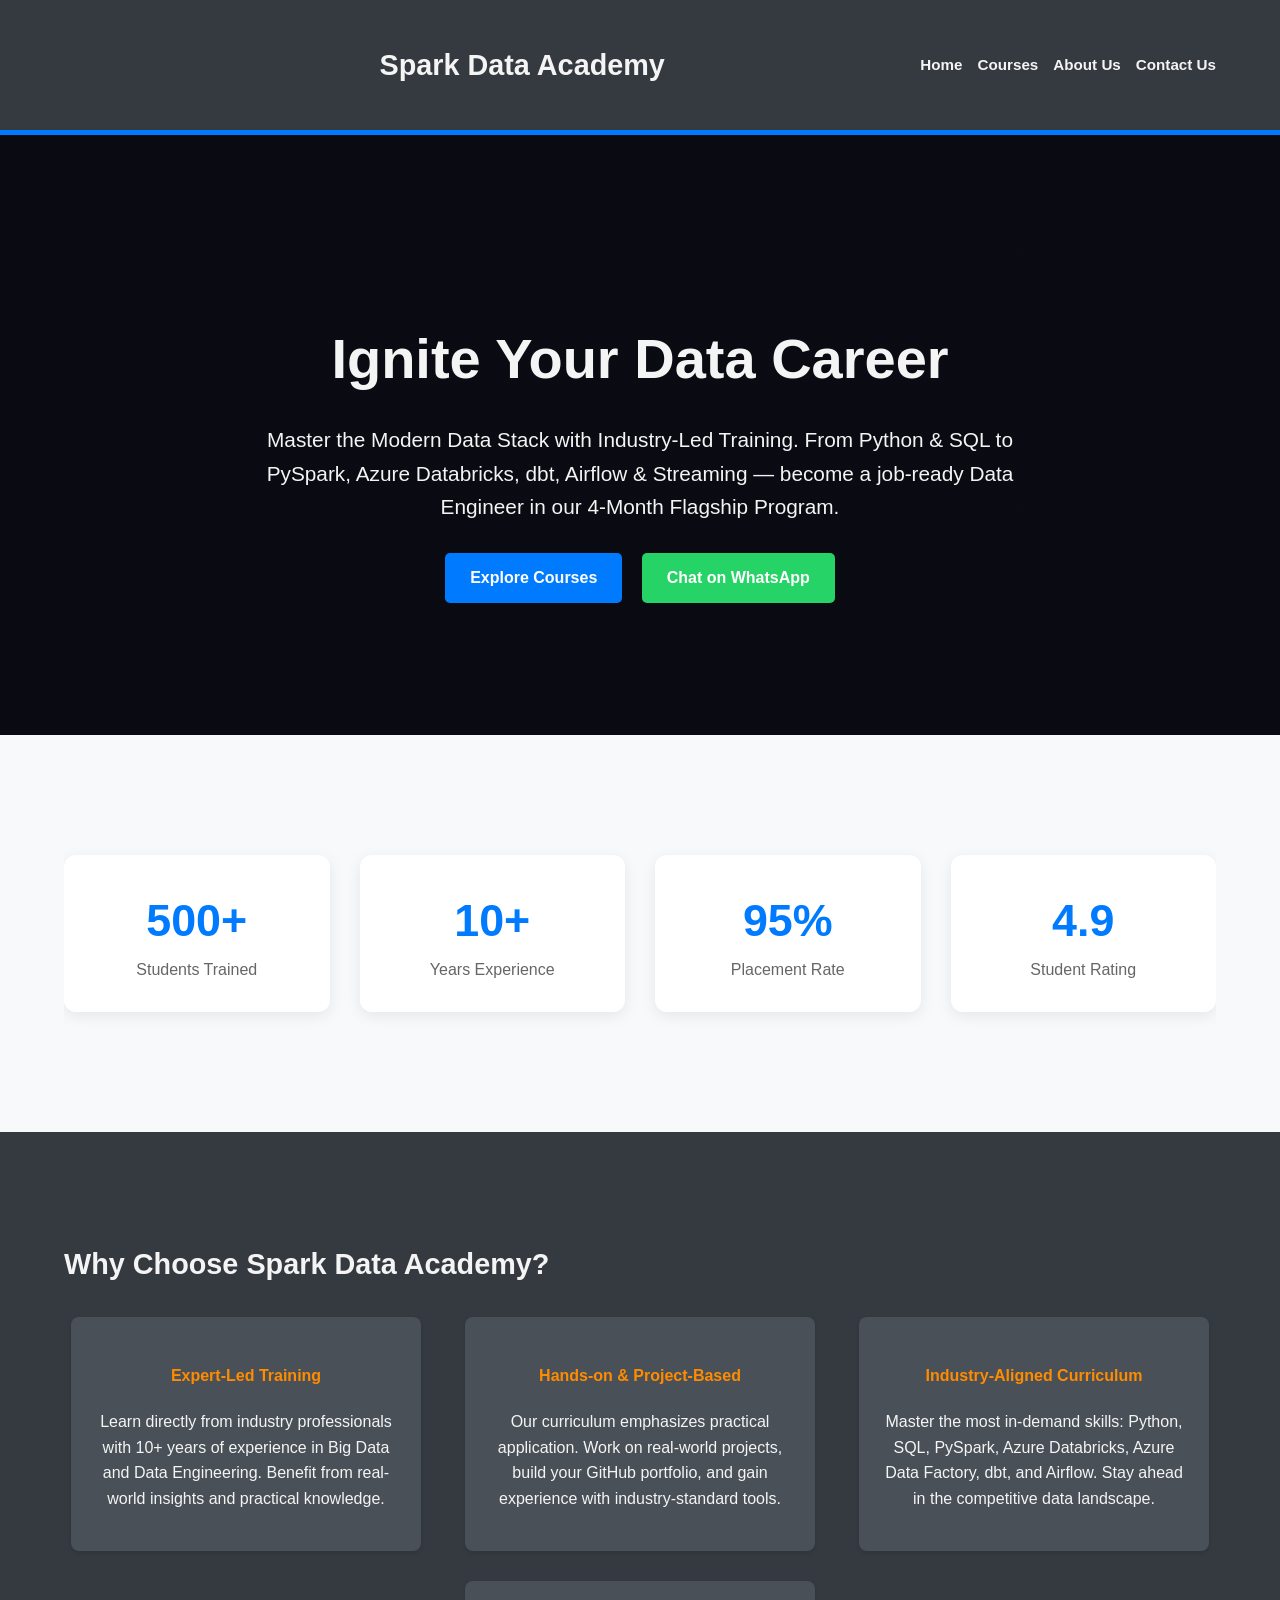
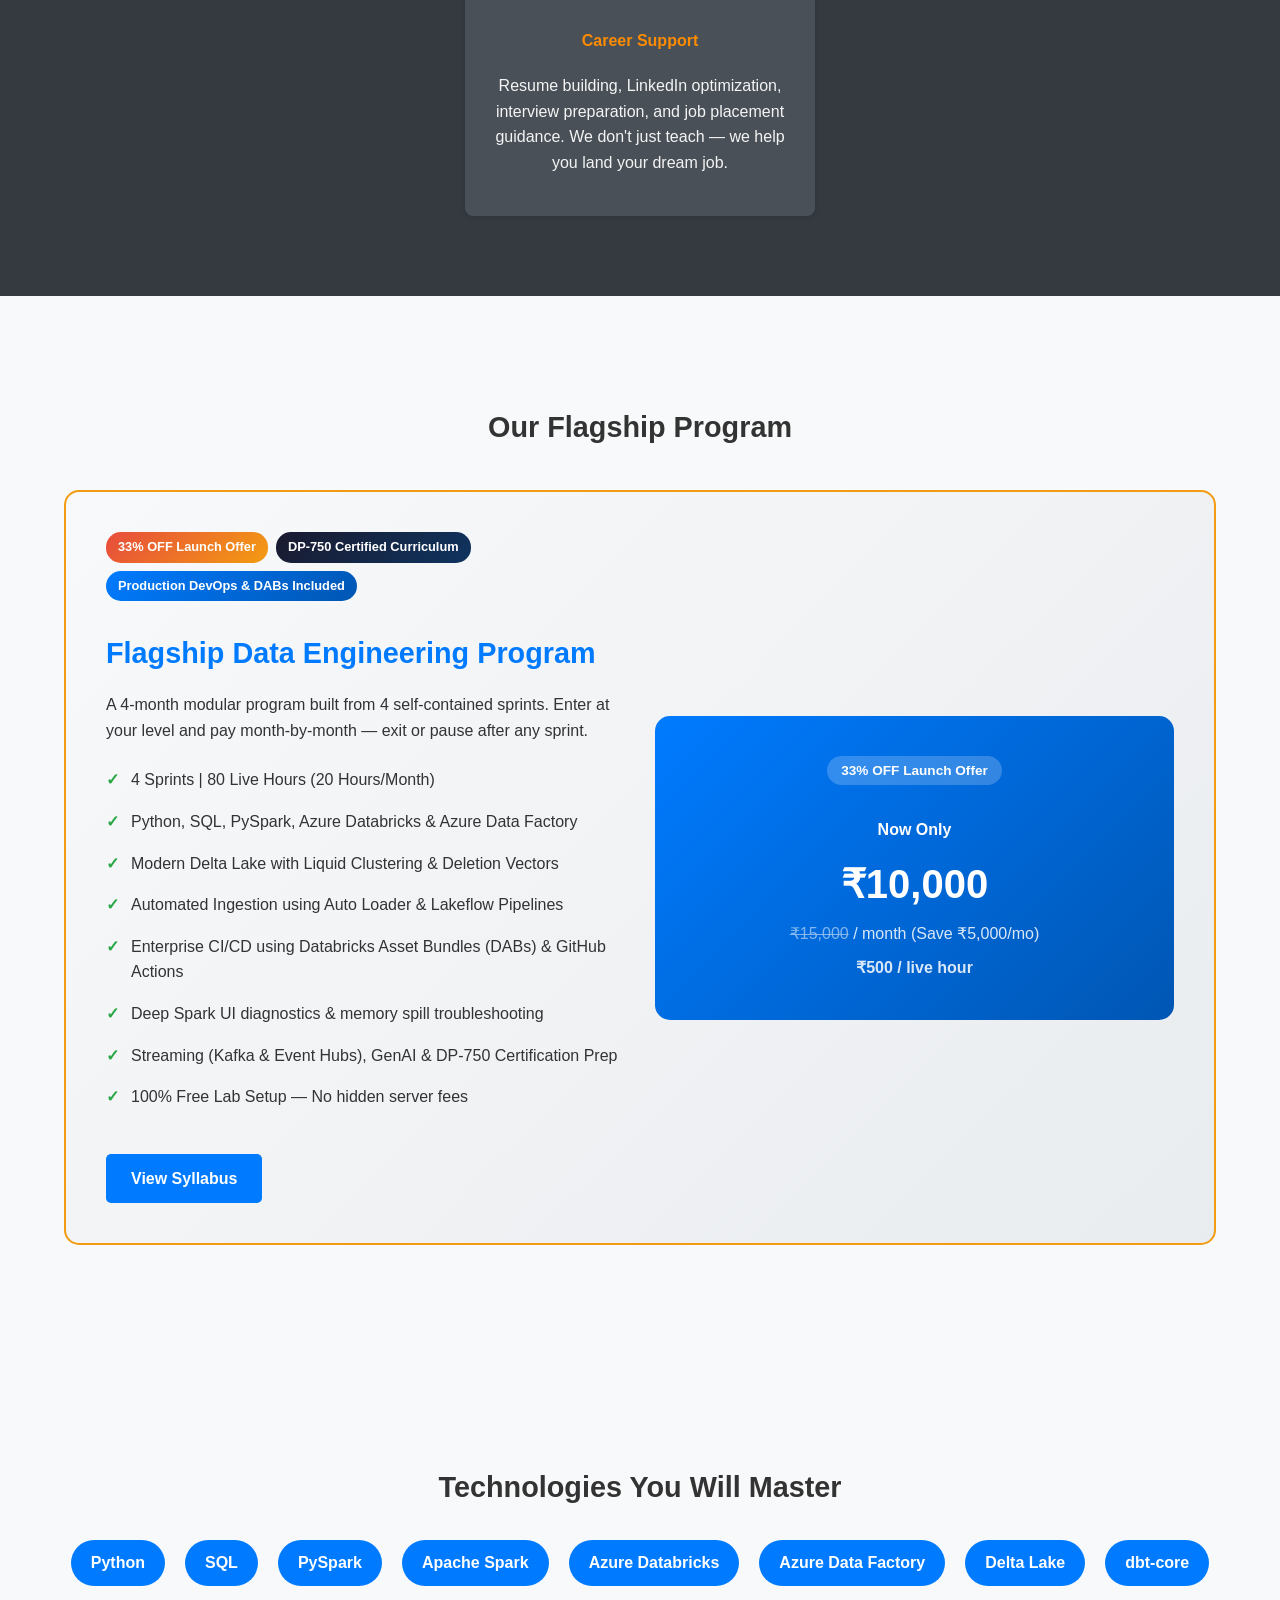
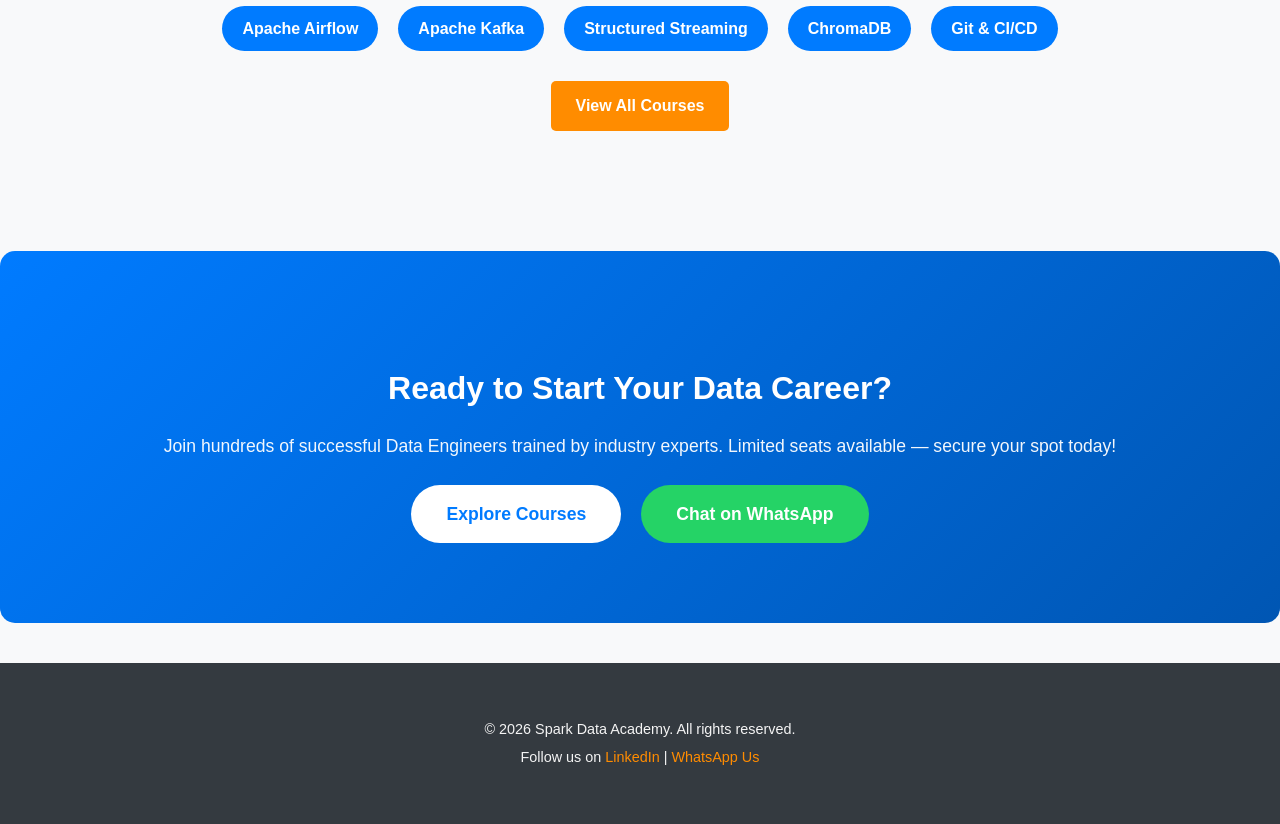
==== commit 63220b2c: "Fix: Flagship Data Engineering Program" ====
--- a/index.html
+++ b/index.html
@@ -46,7 +46,12 @@
             display: grid;
             grid-template-columns: 1fr 1fr;
             gap: 30px;
-            align-items: center;
+            align-items: stretch;
+        }
+        .course-highlight-price {
+            display: flex;
+            flex-direction: column;
+            justify-content: center;
         }
         .course-highlight-content h3 {
             color: var(--primary-color);
@@ -130,7 +135,6 @@
                 <ul>
                     <li><a href="index.html">Home</a></li>
                     <li><a href="courses.html">Courses</a></li>
-                    <li><a href="full-stack-data-engineering-syllabus.html">Data Engineering</a></li>
                     <li><a href="about.html">About Us</a></li>
                     <li><a href="contact.html">Contact Us</a></li>
                 </ul>
@@ -141,7 +145,7 @@
     <section id="hero">
         <div class="container">
             <h2>Ignite Your Data Career</h2>
-            <p>Master the Modern Data Stack with Industry-Led Training. From Python & SQL to PySpark, Azure Databricks, dbt, Airflow & Streaming &mdash; become a job-ready Data Engineer in our 4-Month Flagship Program.</p>
+            <p>Master the Modern Data Stack with Industry-Led Training. From Python &amp; SQL to PySpark, Azure Databricks, dbt, Airflow &amp; Streaming &mdash; become a job-ready Data Engineer in our 4-Month Flagship Program.</p>
             <div style="margin-top: 30px;">
                 <a href="courses.html" class="button" style="margin-right: 15px;">Explore Courses</a>
                 <a href="https://wa.me/919030456094?text=Hi%20Spark%20Data%20Academy!%20I%27m%20interested%20in%20your%20courses." class="button" style="background: #25D366;" target="_blank">Chat on WhatsApp</a>
@@ -181,7 +185,7 @@
                     <p>Learn directly from industry professionals with 10+ years of experience in Big Data and Data Engineering. Benefit from real-world insights and practical knowledge.</p>
                 </div>
                 <div class="feature-item">
-                    <h4>Hands-on & Project-Based</h4>
+                    <h4>Hands-on &amp; Project-Based</h4>
                     <p>Our curriculum emphasizes practical application. Work on real-world projects, build your GitHub portfolio, and gain experience with industry-standard tools.</p>
                 </div>
                 <div class="feature-item">
@@ -190,7 +194,7 @@
                 </div>
                 <div class="feature-item">
                     <h4>Career Support</h4>
-                    <p>Resume building, LinkedIn optimization, interview preparation, and job placement guidance. We don't just teach - we help you land your dream job.</p>
+                    <p>Resume building, LinkedIn optimization, interview preparation, and job placement guidance. We don't just teach &mdash; we help you land your dream job.</p>
                 </div>
             </div>
         </div>
@@ -202,20 +206,26 @@
 
             <div class="course-highlight" style="border: 2px solid #f39c12;">
                 <div class="course-highlight-content">
-                    <span style="background: linear-gradient(135deg, #e74c3c, #f39c12); color: white; padding: 5px 12px; border-radius: 15px; font-size: 0.8em; font-weight: bold;">33% OFF Launch Offer</span>
-                    <h3 style="margin-top: 12px;">Flagship Data Engineering Program</h3>
+                    <div style="display:flex; flex-wrap:wrap; gap:8px; margin-bottom:12px;">
+                        <span style="background: linear-gradient(135deg, #e74c3c, #f39c12); color: white; padding: 5px 12px; border-radius: 15px; font-size: 0.8em; font-weight: bold;">33% OFF Launch Offer</span>
+                        <span style="background: linear-gradient(135deg, #1a1a2e, #0f3460); color: white; padding: 5px 12px; border-radius: 15px; font-size: 0.8em; font-weight: bold;">DP-750 Certified Curriculum</span>
+                        <span style="background: linear-gradient(135deg, #007bff, #0056b3); color: white; padding: 5px 12px; border-radius: 15px; font-size: 0.8em; font-weight: bold;">Production DevOps &amp; DABs Included</span>
+                    </div>
+                    <h3>Flagship Data Engineering Program</h3>
                     <p>A 4-month modular program built from 4 self-contained sprints. Enter at your level and pay month-by-month &mdash; exit or pause after any sprint.</p>
                     <ul class="course-highlight-features">
                         <li>4 Sprints | 80 Live Hours (20 Hours/Month)</li>
                         <li>Python, SQL, PySpark, Azure Databricks &amp; Azure Data Factory</li>
-                        <li>Modern Data Stack: dbt-core, Airflow &amp; CI/CD</li>
-                        <li>Streaming (Kafka &amp; Event Hubs), GenAI &amp; System Design</li>
-                        <li>DP-750 Certification Prep &amp; Placement Guidance</li>
+                        <li>Modern Delta Lake with Liquid Clustering &amp; Deletion Vectors</li>
+                        <li>Automated Ingestion using Auto Loader &amp; Lakeflow Pipelines</li>
+                        <li>Enterprise CI/CD using Databricks Asset Bundles (DABs) &amp; GitHub Actions</li>
+                        <li>Deep Spark UI diagnostics &amp; memory spill troubleshooting</li>
+                        <li>Streaming (Kafka &amp; Event Hubs), GenAI &amp; DP-750 Certification Prep</li>
                         <li>100% Free Lab Setup &mdash; No hidden server fees</li>
                     </ul>
-                    <a href="full-stack-data-engineering-syllabus.html" class="button" style="margin-top: 20px;">View Syllabus</a>
-                </div>
-                <div style="text-align: center; padding: 20px;">
+                    <a href="courses.html" class="button" style="margin-top: 20px;">View Syllabus</a>
+                </div>
+                <div class="course-highlight-price" style="text-align: center;">
                     <div style="background: linear-gradient(135deg, #007bff, #0056b3); color: white; padding: 40px; border-radius: 15px;">
                         <span style="display:inline-block; background: rgba(255,255,255,0.2); padding: 4px 14px; border-radius: 15px; font-weight: bold; font-size: 0.85em; margin-bottom: 10px;">33% OFF Launch Offer</span>
                         <h4 style="color: white; margin-bottom: 10px;">Now Only</h4>
@@ -255,7 +265,7 @@
     <section class="cta-section">
         <div class="container">
             <h3>Ready to Start Your Data Career?</h3>
-            <p>Join hundreds of successful Data Engineers trained by industry experts. Limited seats available - secure your spot today!</p>
+            <p>Join hundreds of successful Data Engineers trained by industry experts. Limited seats available &mdash; secure your spot today!</p>
             <div class="cta-buttons">
                 <a href="courses.html" class="cta-btn cta-btn-primary">Explore Courses</a>
                 <a href="https://wa.me/919030456094?text=Hi%20Spark%20Data%20Academy!%20I%27d%20like%20to%20know%20more%20about%20your%20courses." class="cta-btn cta-btn-secondary" target="_blank">Chat on WhatsApp</a>
--- a/style.css
+++ b/style.css
@@ -100,6 +100,7 @@
 /* Hero Section */
 #hero {
     background: linear-gradient(rgba(0, 0, 0, 0.6), rgba(0, 0, 0, 0.6)), url('https://i.imgur.com/your-hero-background-image.jpg') no-repeat center center/cover; /* REPLACE WITH A SUITABLE BACKGROUND IMAGE URL */
+    background-color: #1a1a2e;
     color: var(--light-text);
     text-align: center;
     padding: 100px 0;
@@ -119,6 +120,35 @@
     font-size: 1.3em;
     max-width: 800px;
     margin: 0 auto 30px;
+}
+
+/* Inner page hero (Courses, About, Contact) */
+#page-hero {
+    background: linear-gradient(135deg, #1a1a2e, #0f3460);
+    color: var(--light-text);
+    text-align: center;
+    padding: 70px 0;
+}
+
+#page-hero h2 {
+    color: var(--light-text);
+    margin-bottom: 10px;
+}
+
+#page-hero p {
+    color: var(--light-text);
+    opacity: 0.92;
+    margin: 0;
+}
+
+/* Inline code formatting */
+code {
+    font-family: 'Consolas', 'Courier New', monospace;
+    font-size: 0.88em;
+    background: var(--gray-light);
+    color: #b8308a;
+    padding: 2px 6px;
+    border-radius: 4px;
 }
 
 /* Buttons */
@@ -226,6 +256,21 @@
     margin-top: 0;
 }
 
+/* Reusable content card (e.g. Contact "What to Include") */
+.module-card {
+    background: #fff;
+    border-left: 5px solid var(--primary-color);
+    padding: 25px;
+    margin-bottom: 25px;
+    border-radius: 0 8px 8px 0;
+    box-shadow: 0 2px 10px rgba(0, 0, 0, 0.08);
+}
+
+.module-card h3 {
+    color: var(--primary-color);
+    margin-top: 0;
+}
+
 .course-item ul {
     list-style: none;
     padding: 0;
